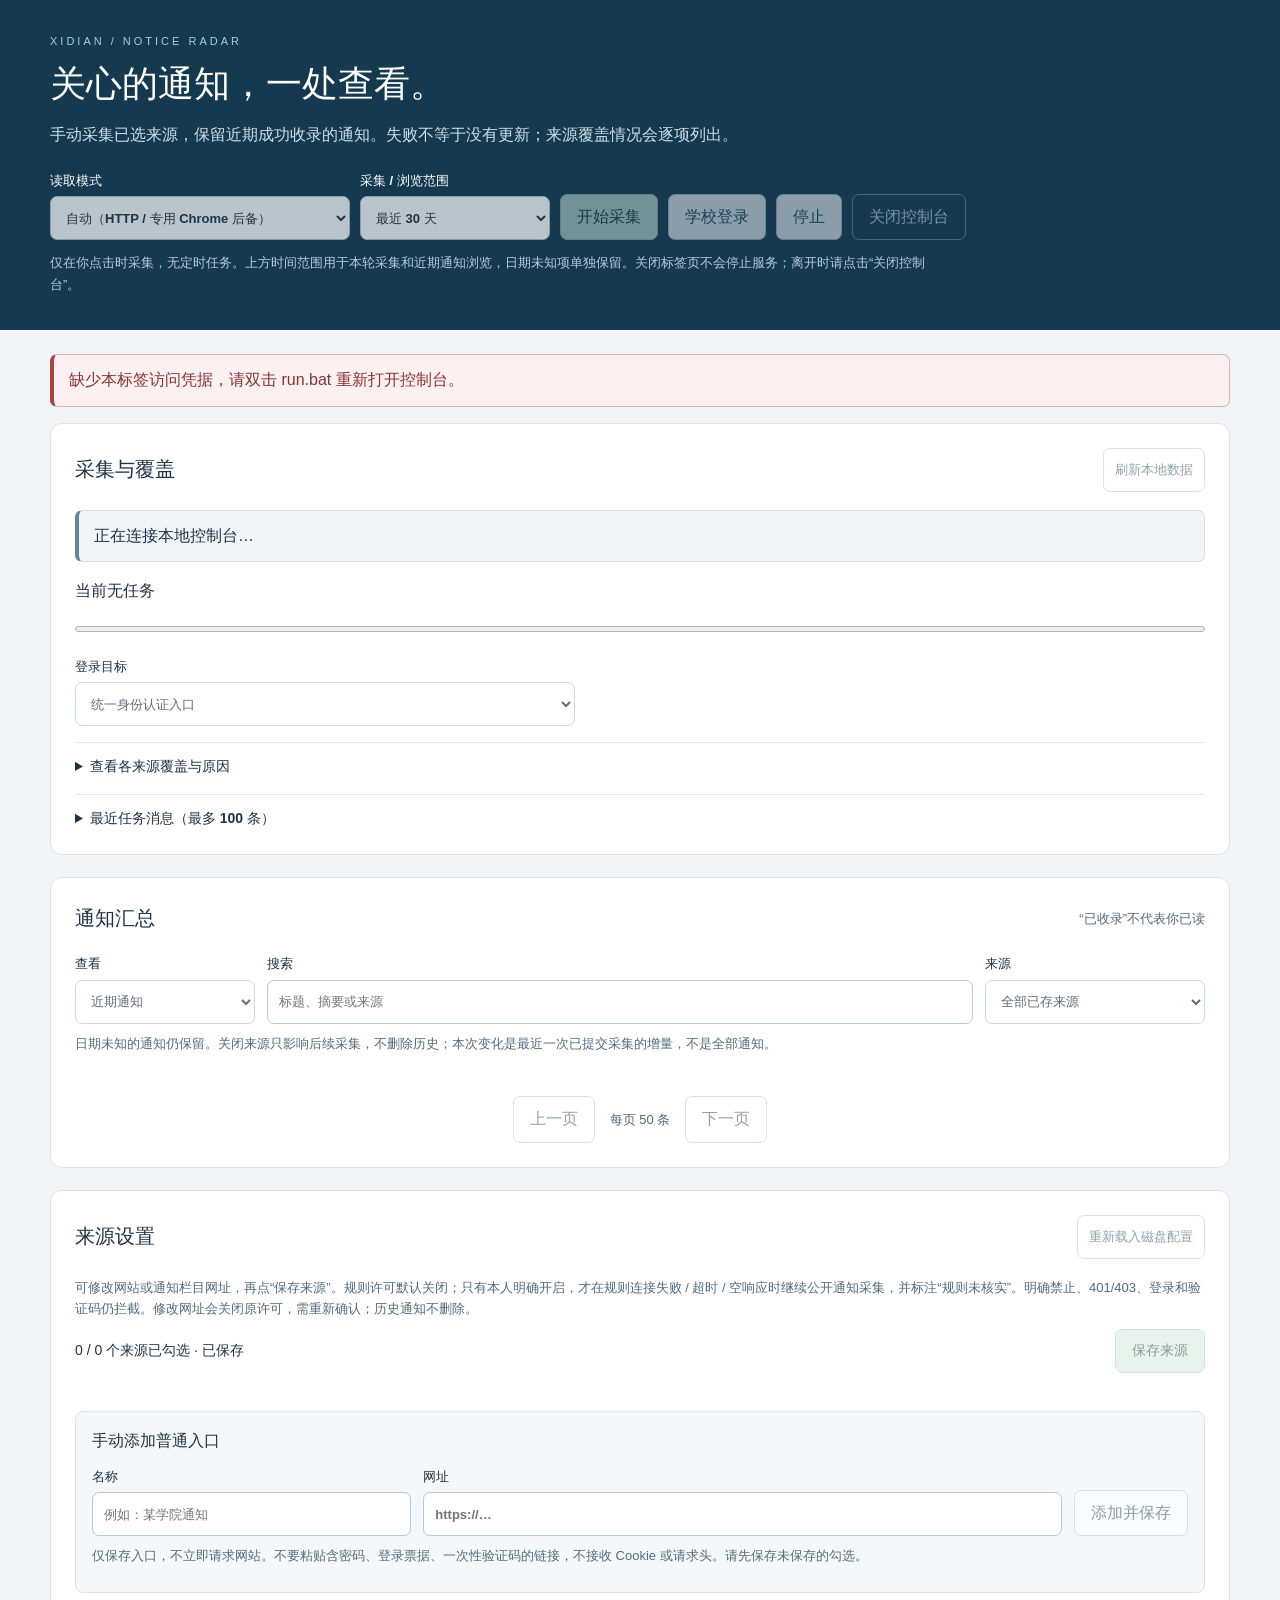
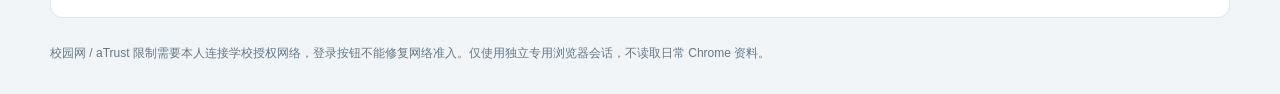
==== index.html @ 1b8f78c9 "Deliver notice console, resumable history collection and verified progress report" ====
<!doctype html>
<html lang="zh-CN">
<head>
  <meta charset="utf-8">
  <meta name="viewport" content="width=device-width,initial-scale=1">
  <meta name="referrer" content="no-referrer">
  <title>西电 · 通知雷达</title>
  <link rel="icon" href="/favicon.ico">
  <link rel="stylesheet" href="console.css">
  <script src="console.js" defer></script>
</head>
<body>
<header>
  <div class="wrap">
    <div class="brand">XIDIAN / NOTICE RADAR</div>
    <h1>关心的通知，一处查看。</h1>
    <p>手动采集已选来源，保留近期成功收录的通知。失败不等于没有更新；来源覆盖情况会逐项列出。</p>
    <div class="actions">
      <label class="mode-label" for="mode">读取模式<select id="mode"><option value="auto">自动（HTTP / 专用 Chrome 后备）</option><option value="http">仅 HTTP</option><option value="browser">仅专用 Chrome</option></select></label>
      <label class="days-label" for="days">采集 / 浏览范围<select id="days"><option value="7">最近 7 天（一周）</option><option value="15">最近 15 天（半个月）</option><option value="30" selected>最近 30 天</option><option value="90">最近 90 天</option><option value="0">不限日期</option></select></label>
      <button id="collect" class="button primary" type="button" disabled>开始采集</button>
      <button id="login" class="button" type="button" disabled>学校登录</button>
      <button id="cancel" class="button" type="button" disabled>停止</button>
      <button id="shutdown" class="button quiet" type="button" disabled>关闭控制台</button>
    </div>
    <p class="service-note">仅在你点击时采集，无定时任务。上方时间范围用于本轮采集和近期通知浏览，日期未知项单独保留。关闭标签页不会停止服务；离开时请点击“关闭控制台”。</p>
  </div>
</header>
<main class="wrap">
  <div id="connection-message" class="notice" role="alert" hidden></div>
  <div id="action-message" class="notice" role="status" aria-live="polite" hidden></div>
  <section class="panel" aria-labelledby="run-heading">
    <div class="section-heading"><h2 id="run-heading">采集与覆盖</h2><button id="refresh" class="button small" type="button" disabled>刷新本地数据</button></div>
    <div id="run-summary" class="notice neutral" role="status">正在连接本地控制台…</div>
    <div id="job" data-status="idle" data-type="" data-id="" aria-live="polite">
      <p id="job-status">当前无任务</p>
      <progress id="job-progress" max="1" value="0" aria-label="来源完成进度"></progress>
      <p id="progress-text" class="help"></p>
    </div>
    <div id="login-panel" class="inset" hidden>
      <p>在专用 Chrome 中由本人登录，并访问目标站点。完成后点击保存；保存成功仅表示会话已保存，不保证全部站点认证成功。</p>
      <button id="login-finish" class="button primary" type="button" disabled>我已完成登录，保存并关闭</button>
    </div>
    <label class="login-target" for="login-source">登录目标<select id="login-source"><option value="">统一身份认证入口</option></select></label>
    <p id="session-status" class="help"></p>
    <details id="coverage-details"><summary>查看各来源覆盖与原因</summary><div id="coverage" class="coverage-grid"></div></details>
    <details><summary>最近任务消息（最多 100 条）</summary><ol id="job-logs" class="logs"></ol></details>
  </section>
  <section class="panel" aria-labelledby="notices-heading">
    <div class="section-heading"><h2 id="notices-heading">通知汇总</h2><span class="help">“已收录”不代表你已读</span></div>
    <div class="filters">
      <label for="view">查看<select id="view"><option value="recent">近期通知</option><option value="changes">本次发现 / 变化</option></select></label>
      <label class="search-label" for="search">搜索<input id="search" type="search" placeholder="标题、摘要或来源" autocomplete="off"></label>
      <label for="source-filter">来源<select id="source-filter"><option value="">全部已存来源</option></select></label>
    </div>
    <p class="help">日期未知的通知仍保留。关闭来源只影响后续采集，不删除历史；本次变化是最近一次已提交采集的增量，不是全部通知。</p>
    <div id="notices-message" class="notice" role="alert" hidden></div>
    <p id="notice-count" class="count" role="status" aria-live="polite"></p>
    <div id="notices" class="notice-grid" data-total="0" data-offset="0" data-loading="false" aria-busy="false"></div>
    <div id="empty-notices" class="empty" hidden></div>
    <nav class="pagination" aria-label="通知分页"><button id="previous" class="button" type="button" disabled>上一页</button><span id="page-label">每页 50 条</span><button id="next" class="button" type="button" disabled>下一页</button></nav>
  </section>
  <section class="panel" aria-labelledby="sources-heading">
    <div class="section-heading"><h2 id="sources-heading">来源设置</h2><button id="reload-sources" class="button small" type="button" disabled>重新载入磁盘配置</button></div>
    <p class="help">可修改网站或通知栏目网址，再点“保存来源”。规则许可默认关闭；只有本人明确开启，才在规则连接失败 / 超时 / 空响应时继续公开通知采集，并标注“规则未核实”。明确禁止、401/403、登录和验证码仍拦截。修改网址会关闭原许可，需重新确认；历史通知不删除。</p>
    <div id="sources-message" class="notice" role="status" aria-live="polite" hidden></div>
    <div class="selection-bar"><span id="selection-count"></span><button id="save-sources" class="button primary" type="button" disabled>保存来源</button></div>
    <div id="sources" class="source-grid"></div>
    <div class="inset add-source">
      <h3>手动添加普通入口</h3>
      <form id="add-form">
        <label for="add-name">名称<input id="add-name" required maxlength="80" placeholder="例如：某学院通知"></label>
        <label for="add-url">网址<input id="add-url" type="url" required placeholder="https://…"></label>
        <button id="add-source" class="button" type="submit" disabled>添加并保存</button>
      </form>
      <p class="help">仅保存入口，不立即请求网站。不要粘贴含密码、登录票据、一次性验证码的链接，不接收 Cookie 或请求头。请先保存未保存的勾选。</p>
    </div>
  </section>
</main>
<footer class="wrap">校园网 / aTrust 限制需要本人连接学校授权网络，登录按钮不能修复网络准入。仅使用独立专用浏览器会话，不读取日常 Chrome 资料。</footer>
</body>
</html>
---- console.css ----
:root {
  font-family: "Segoe UI", "Microsoft YaHei", sans-serif;
  color: #1e3346;
  background: #f2f5f8;
  font-synthesis: none;
  line-height: 1.65;
}
* { box-sizing: border-box; }
body { margin: 0; }
[hidden] { display: none !important; }
button, input, select, textarea { font: inherit; }
button, input, select, textarea, a, summary { -webkit-tap-highlight-color: transparent; }
button { cursor: pointer; }
button:disabled { cursor: not-allowed; opacity: .5; }
button:focus-visible, input:focus-visible, select:focus-visible, textarea:focus-visible, a:focus-visible, summary:focus-visible {
  outline: 3px solid #bf8b2e;
  outline-offset: 3px;
}
a { color: #1f648d; overflow-wrap: anywhere; }
.wrap { width: min(1180px, calc(100% - 40px)); margin-inline: auto; }
header { padding: 32px 0 26px; background: #153a50; color: #fff; }
.brand { font-size: 11px; letter-spacing: 3px; color: #a2d2d5; }
h1 { font-size: clamp(25px, 4vw, 36px); line-height: 1.4; margin: 9px 0 12px; }
h2 { font-size: 20px; margin: 0; }
h3 { font-size: 16px; margin: 0 0 12px; }
p { margin: 9px 0; overflow-wrap: anywhere; }
header p { color: #d0e0e8; max-width: 900px; }
.actions { display: flex; flex-wrap: wrap; gap: 10px; align-items: end; margin: 22px 0 12px; }
label { display: flex; flex-direction: column; gap: 5px; min-width: 0; font-size: 13px; font-weight: 600; }
input, select, textarea { min-width: 0; width: 100%; padding: 10px 11px; border: 1px solid #b9c8d1; background: #fff; color: #1e3346; border-radius: 7px; min-height: 44px; }
input[type="checkbox"] { width: 20px; min-height: 20px; height: 20px; margin: 2px 0 0; accent-color: #245c6e; flex-shrink: 0; }
.mode-label { flex-basis: 300px; max-width: 100%; }
.days-label { flex-basis: 190px; max-width: 100%; }
.button { min-height: 44px; padding: 9px 16px; border-radius: 7px; border: 1px solid #b9c8d1; background: #fff; color: #21495e; font-weight: 600; }
.button:not(:disabled):hover { background: #eaf1f5; }
.button.primary { background: #d3e8df; color: #173f35; border-color: #a9cabe; }
.button.primary:not(:disabled):hover { background: #bfe0d2; }
.button.quiet { background: transparent; color: #dbe8ee; border-color: #7993a2; }
.button.quiet:not(:disabled):hover { background: #284f64; }
.button.small { font-size: 13px; padding: 7px 11px; }
.service-note, .help { font-size: 13px; color: #526b7c; font-weight: 400; }
header .service-note { color: #b5cbd7; }
main { padding-block: 24px 0; }
.panel { padding: 24px; background: #fff; border: 1px solid #dce4ea; border-radius: 12px; margin-bottom: 22px; min-width: 0; }
.section-heading { display: flex; align-items: center; justify-content: space-between; flex-wrap: wrap; gap: 12px; margin-bottom: 18px; }
.notice { padding: 12px 15px; border: 1px solid #d5dfe7; border-left: 4px solid #66849b; border-radius: 7px; background: #f1f5f8; margin-bottom: 16px; overflow-wrap: anywhere; }
.notice.error { color: #853435; border-color: #e0b5b5; border-left-color: #a84444; background: #fcf0f0; }
.notice.warning { color: #775722; border-color: #e4d1ab; border-left-color: #b38332; background: #fff9ed; }
.notice.success { color: #285745; border-color: #bbd5c8; border-left-color: #4e8066; background: #edf6f0; }
#job-status { font-weight: 600; }
progress { width: 100%; height: 12px; accent-color: #3d7688; }
.login-target { max-width: 500px; margin-block: 16px 8px; }
.inset { padding: 16px; background: #f5f8fa; border: 1px solid #dce4ea; border-radius: 8px; }
details { border-top: 1px solid #e4eaf0; margin-top: 16px; padding-top: 12px; }
summary { cursor: pointer; font-size: 14px; font-weight: 600; }
.coverage-grid, .source-grid { display: grid; grid-template-columns: repeat(2, minmax(0, 1fr)); gap: 12px; margin-top: 16px; }
.coverage-card, .source-card { min-width: 0; padding: 15px; border: 1px solid #dce4ea; border-radius: 8px; overflow-wrap: anywhere; }
.coverage-card p, .source-card p { font-size: 13px; }
.coverage-card[data-outcome="failed"], .coverage-card[data-outcome="unrecognized"] { border-left: 4px solid #ad5555; }
.coverage-card[data-outcome="partial"], .coverage-card[data-outcome="not_attempted_budget"] { border-left: 4px solid #bd9656; }
.coverage-card[data-outcome="checked"] { border-left: 4px solid #629680; }
.coverage-card ul { margin: 8px 0; padding-left: 20px; font-size: 13px; }
.logs { font-size: 13px; padding-left: 25px; max-height: 260px; overflow: auto; overflow-wrap: anywhere; }
.filters { display: grid; grid-template-columns: 180px minmax(180px, 1fr) minmax(150px, 220px); gap: 12px; }
.count { margin: 18px 0; font-size: 13px; color: #526b7c; }
.notice-grid { display: grid; grid-template-columns: repeat(2, minmax(0, 1fr)); gap: 16px; }
.notice-card { border: 1px solid #dce4ea; border-radius: 9px; padding: 20px; min-width: 0; }
.notice-card h3 { font-size: 17px; margin: 12px 0; line-height: 1.7; }
.notice-card h3 a { text-decoration: none; }
.notice-card h3 a:hover { text-decoration: underline; }
.notice-meta { display: flex; flex-wrap: wrap; align-items: center; gap: 7px 12px; color: #526b7c; font-size: 12px; }
.tag { display: inline-block; border: 1px solid #d5e0e7; background: #eff4f7; color: #466477; border-radius: 5px; padding: 2px 7px; font-size: 12px; }
.tag[data-state="new"] { color: #245f48; background: #e6f3ec; border-color: #bdd8c9; }
.tag[data-state="updated"] { color: #87561f; background: #fff3df; border-color: #e4cda9; }
.tag[data-state="baseline"] { color: #345c85; background: #edf3fa; border-color: #c4d3e3; }
.notice-excerpt { color: #435f71; font-size: 14px; white-space: pre-line; }
.notice-footer { margin-top: 16px; padding-top: 12px; border-top: 1px solid #e9eef2; font-size: 12px; color: #627888; }
.empty { padding: 35px 18px; text-align: center; color: #627888; background: #f5f8fa; border-radius: 8px; }
.pagination { display: flex; align-items: center; justify-content: center; flex-wrap: wrap; gap: 15px; margin-top: 24px; }
#page-label { font-size: 13px; color: #526b7c; }
.selection-bar { display: flex; align-items: center; justify-content: space-between; flex-wrap: wrap; gap: 12px; font-size: 14px; }
.source-choice { display: flex; flex-direction: row; gap: 10px; align-items: start; font-size: 14px; }
.source-url { margin-top: 12px; }
.source-permission { display: flex; flex-direction: row; align-items: start; gap: 8px; margin-top: 12px; color: #775722; font-size: 12px; font-weight: 400; }
.source-rule { margin-top: 12px; }
.source-rule input, .source-rule textarea { font-family: Consolas, "Microsoft YaHei", monospace; font-size: 12px; }
.source-rule textarea { resize: vertical; }
.source-card a { display: inline-block; font-size: 13px; margin-top: 8px; }
.source-card .help { margin-bottom: 0; }
.add-source { margin-top: 22px; }
#add-form { display: grid; grid-template-columns: minmax(120px, 1fr) minmax(150px, 2fr) auto; align-items: end; gap: 12px; }
footer { padding-block: 4px 30px; color: #627888; font-size: 12px; }
@media (max-width: 900px) {
  .filters { grid-template-columns: repeat(2, minmax(0, 1fr)); }
  .notice-grid { grid-template-columns: minmax(0, 1fr); }
}
@media (max-width: 580px) {
  .wrap { width: calc(100% - 28px); }
  header { padding-block: 26px 20px; }
  .panel { padding: 18px 15px; }
  .actions { display: grid; grid-template-columns: repeat(2, minmax(0, 1fr)); }
  .mode-label, .days-label { grid-column: 1 / -1; }
  .button { padding-inline: 11px; }
  .coverage-grid, .source-grid, #add-form { grid-template-columns: minmax(0, 1fr); }
  .filters { gap: 10px; }
  .filters .search-label { grid-column: 1 / -1; grid-row: 1; }
  .filters label[for="source-filter"] { grid-column: 1 / -1; }
  .notice-card { padding: 16px; }
  .pagination { gap: 10px; }
}
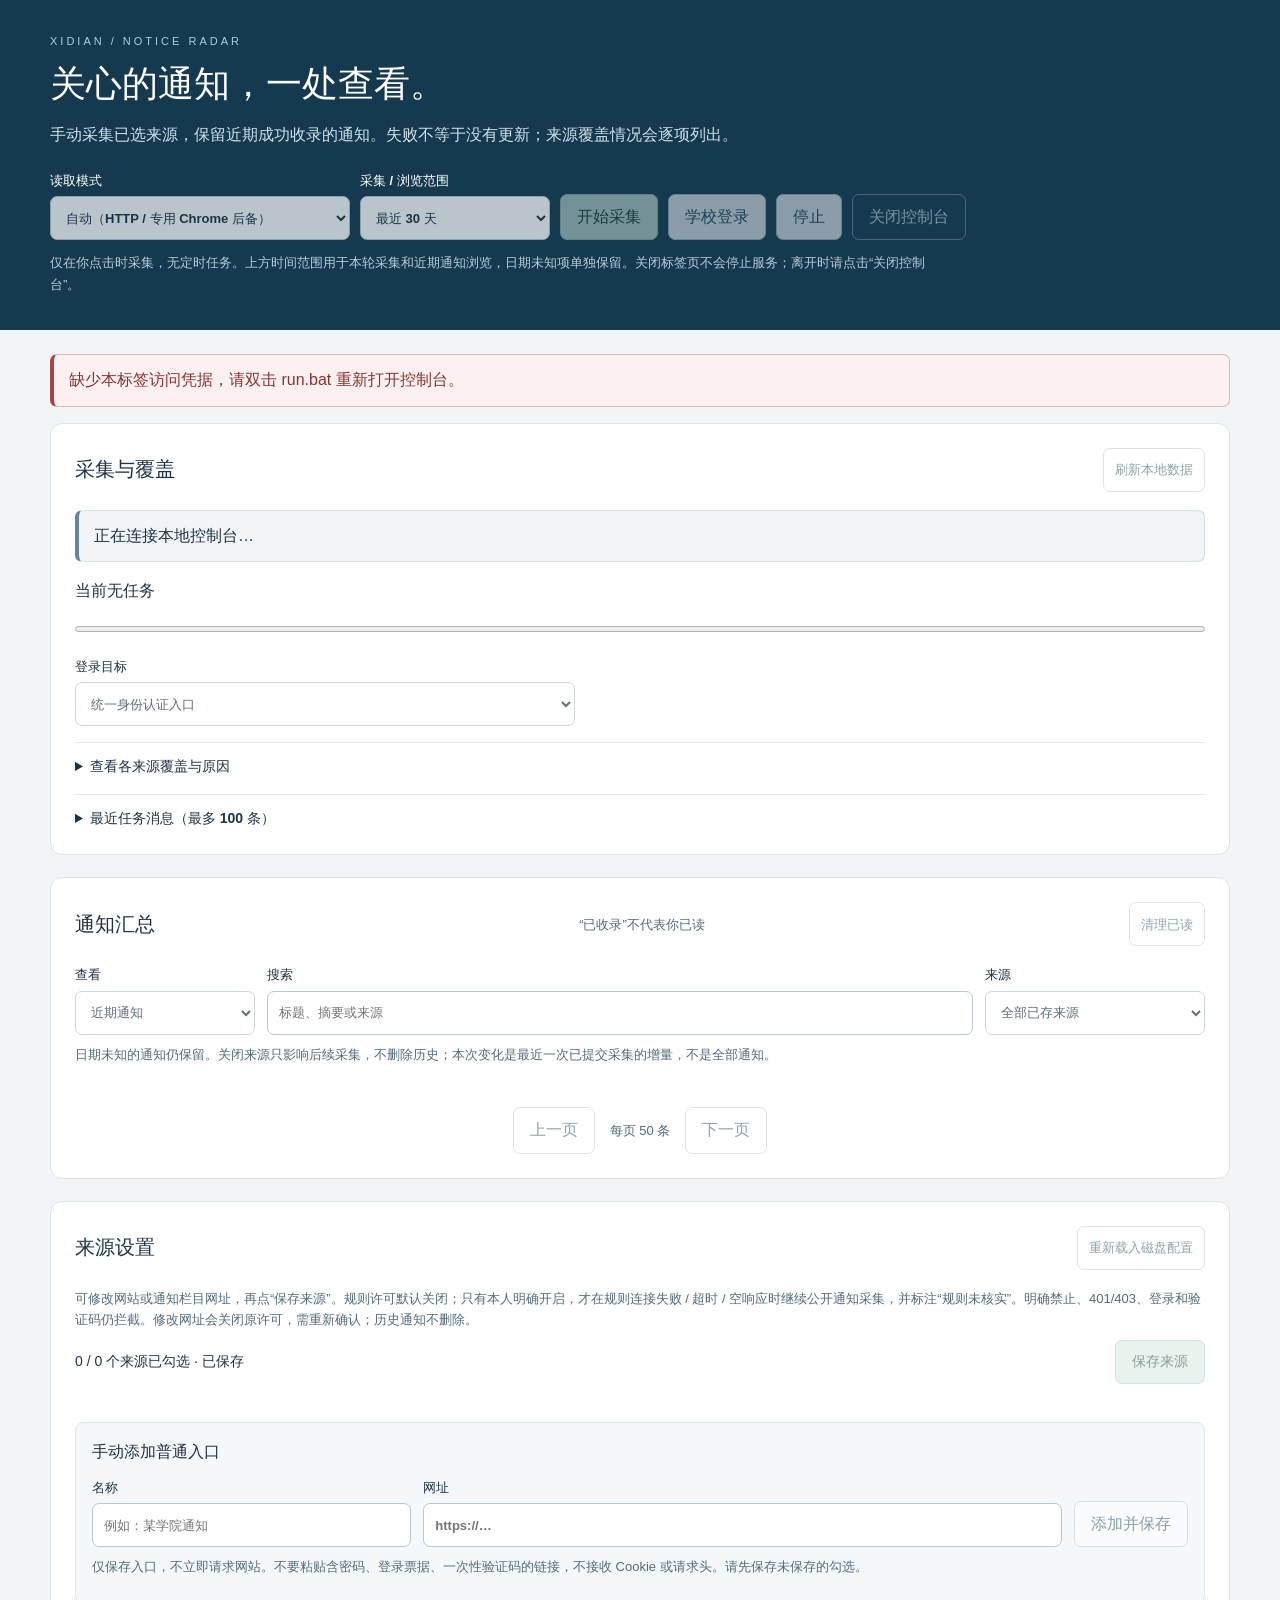
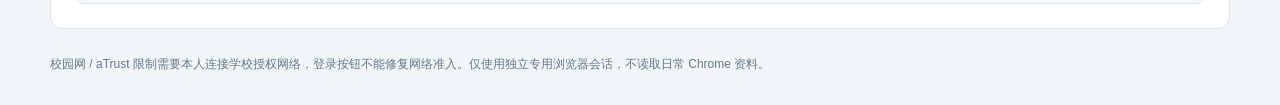
==== commit 27c6d731: "通知收藏/已读与卡片精简、分页回顶、只收通知过滤 - 数据：notices 表新增 read_at/favorite 列（schema v3），提供置标与清理已读接口 - 接口：PUT /api/no" ====
--- a/index.html
+++ b/index.html
@@ -47,7 +47,7 @@
     <details><summary>最近任务消息（最多 100 条）</summary><ol id="job-logs" class="logs"></ol></details>
   </section>
   <section class="panel" aria-labelledby="notices-heading">
-    <div class="section-heading"><h2 id="notices-heading">通知汇总</h2><span class="help">“已收录”不代表你已读</span></div>
+    <div class="section-heading"><h2 id="notices-heading">通知汇总</h2><span class="help">“已收录”不代表你已读</span><button id="cleanup-read" class="button small" type="button" disabled>清理已读</button></div>
     <div class="filters">
       <label for="view">查看<select id="view"><option value="recent">近期通知</option><option value="changes">本次发现 / 变化</option></select></label>
       <label class="search-label" for="search">搜索<input id="search" type="search" placeholder="标题、摘要或来源" autocomplete="off"></label>
--- a/console.css
+++ b/console.css
@@ -64,8 +64,9 @@
 .filters { display: grid; grid-template-columns: 180px minmax(180px, 1fr) minmax(150px, 220px); gap: 12px; }
 .count { margin: 18px 0; font-size: 13px; color: #526b7c; }
 .notice-grid { display: grid; grid-template-columns: repeat(2, minmax(0, 1fr)); gap: 16px; }
-.notice-card { border: 1px solid #dce4ea; border-radius: 9px; padding: 20px; min-width: 0; }
-.notice-card h3 { font-size: 17px; margin: 12px 0; line-height: 1.7; }
+.notice-card { border: 1px solid #dce4ea; border-radius: 9px; padding: 14px; min-width: 0; }
+.notice-card[data-favorite="true"] { border-left: 4px solid #c9a227; }
+.notice-card h3 { font-size: 15px; margin: 8px 0; line-height: 1.5; }
 .notice-card h3 a { text-decoration: none; }
 .notice-card h3 a:hover { text-decoration: underline; }
 .notice-meta { display: flex; flex-wrap: wrap; align-items: center; gap: 7px 12px; color: #526b7c; font-size: 12px; }
@@ -73,8 +74,12 @@
 .tag[data-state="new"] { color: #245f48; background: #e6f3ec; border-color: #bdd8c9; }
 .tag[data-state="updated"] { color: #87561f; background: #fff3df; border-color: #e4cda9; }
 .tag[data-state="baseline"] { color: #345c85; background: #edf3fa; border-color: #c4d3e3; }
-.notice-excerpt { color: #435f71; font-size: 14px; white-space: pre-line; }
-.notice-footer { margin-top: 16px; padding-top: 12px; border-top: 1px solid #e9eef2; font-size: 12px; color: #627888; }
+.notice-excerpt { color: #435f71; font-size: 13px; white-space: pre-line; display: -webkit-box; -webkit-line-clamp: 3; -webkit-box-orient: vertical; overflow: hidden; }
+.notice-actions { display: flex; flex-wrap: wrap; gap: 8px; margin-bottom: 8px; }
+.notice-flag { font-size: 12px; padding: 4px 9px; min-height: 30px; }
+.notice-flag[data-kind="favorite"][data-active="true"] { color: #8a6d1a; border-color: #d9bf7a; background: #fbf4dd; }
+.notice-flag[data-kind="read"][data-active="true"] { color: #285745; border-color: #bbd5c8; background: #edf6f0; }
+.notice-footer { margin-top: 12px; padding-top: 12px; border-top: 1px solid #e9eef2; font-size: 12px; color: #627888; }
 .empty { padding: 35px 18px; text-align: center; color: #627888; background: #f5f8fa; border-radius: 8px; }
 .pagination { display: flex; align-items: center; justify-content: center; flex-wrap: wrap; gap: 15px; margin-top: 24px; }
 #page-label { font-size: 13px; color: #526b7c; }
@@ -105,6 +110,6 @@
   .filters { gap: 10px; }
   .filters .search-label { grid-column: 1 / -1; grid-row: 1; }
   .filters label[for="source-filter"] { grid-column: 1 / -1; }
-  .notice-card { padding: 16px; }
+  .notice-card { padding: 12px; }
   .pagination { gap: 10px; }
 }
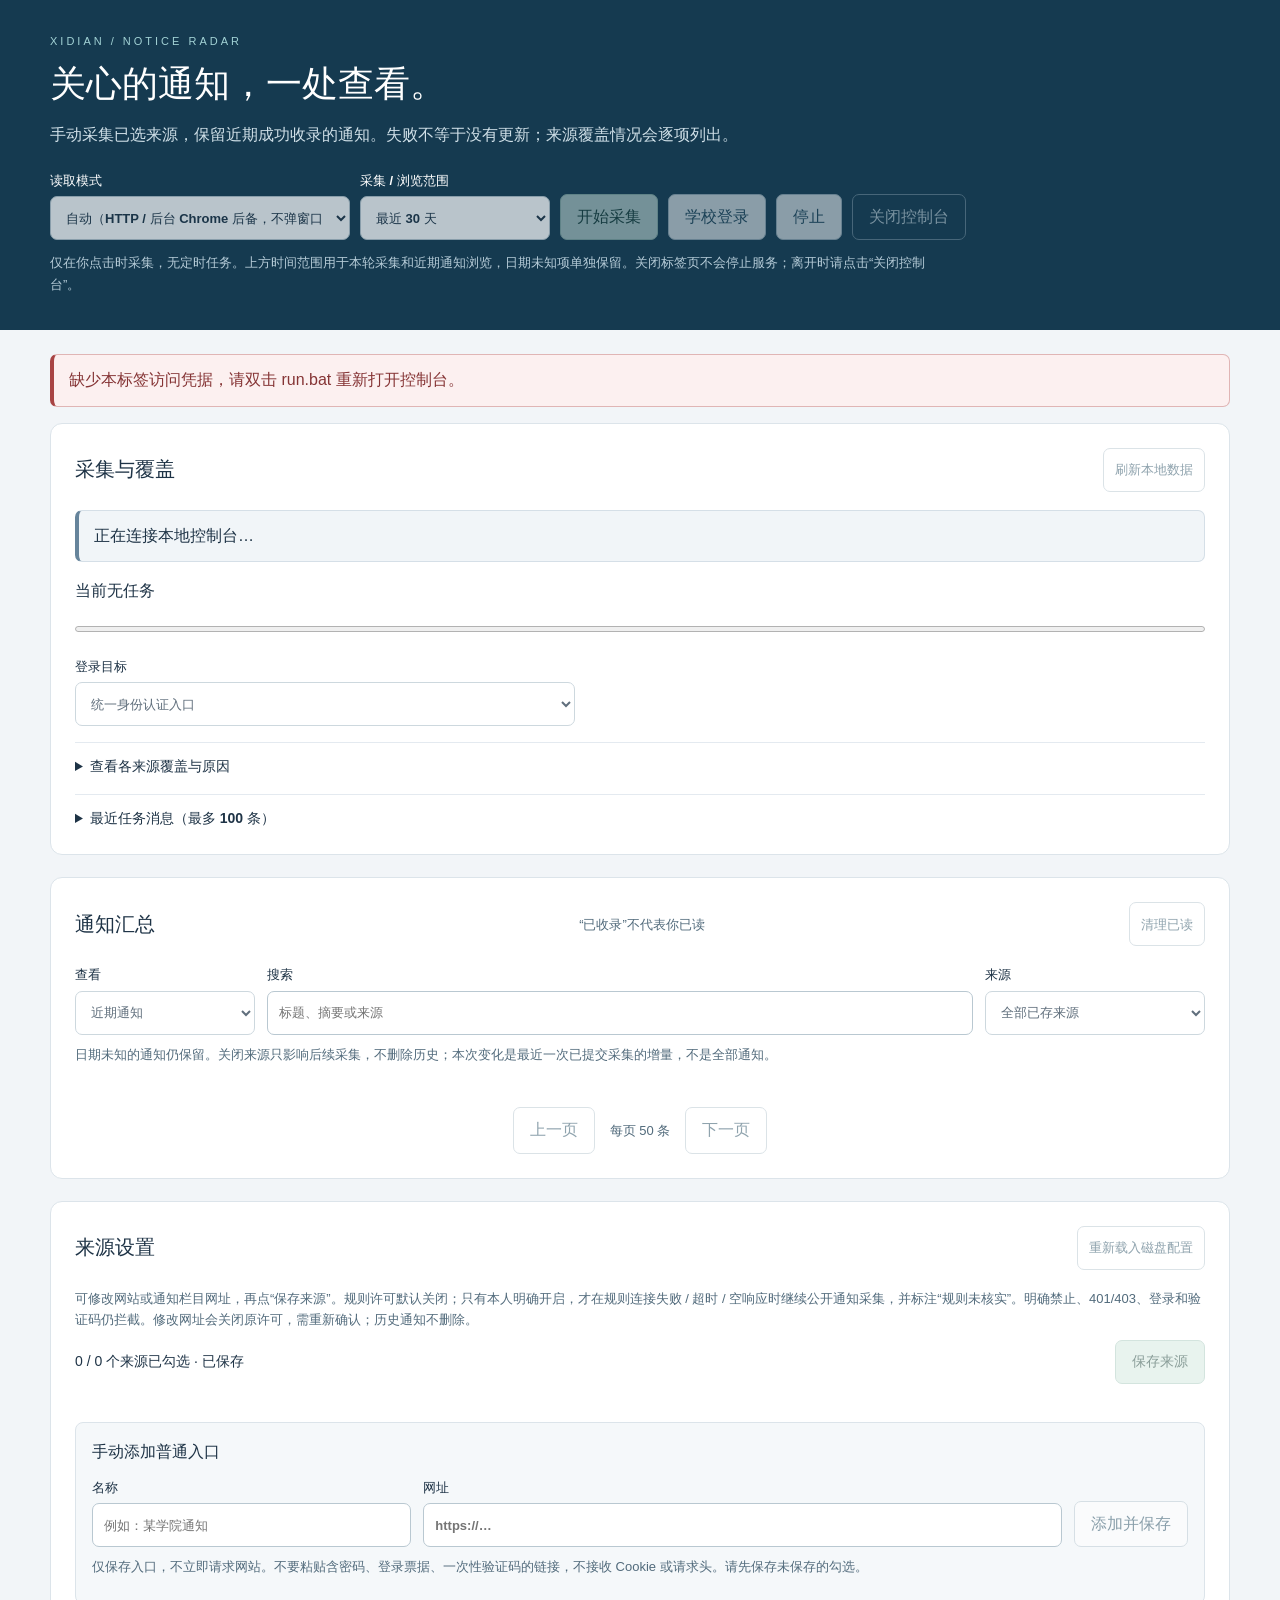
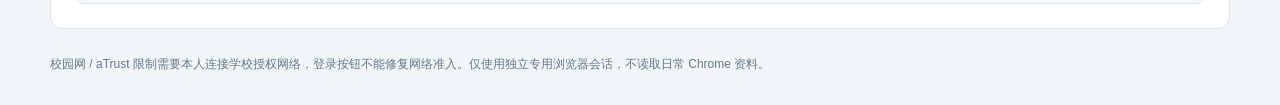
==== commit 3ab5bbe2: "采集后台化、已读划走、已收录不重复显示 - 采集用 Chrome 改为 headless，后台静默运行不弹窗口；登录窗口仍保持可见 - 点“标记已读”后卡片滑出并从列表移除，并自动收起；附 6 秒“撤" ====
--- a/index.html
+++ b/index.html
@@ -16,7 +16,7 @@
     <h1>关心的通知，一处查看。</h1>
     <p>手动采集已选来源，保留近期成功收录的通知。失败不等于没有更新；来源覆盖情况会逐项列出。</p>
     <div class="actions">
-      <label class="mode-label" for="mode">读取模式<select id="mode"><option value="auto">自动（HTTP / 专用 Chrome 后备）</option><option value="http">仅 HTTP</option><option value="browser">仅专用 Chrome</option></select></label>
+      <label class="mode-label" for="mode">读取模式<select id="mode"><option value="auto">自动（HTTP / 后台 Chrome 后备，不弹窗口）</option><option value="http">仅 HTTP</option><option value="browser">仅后台 Chrome</option></select></label>
       <label class="days-label" for="days">采集 / 浏览范围<select id="days"><option value="7">最近 7 天（一周）</option><option value="15">最近 15 天（半个月）</option><option value="30" selected>最近 30 天</option><option value="90">最近 90 天</option><option value="0">不限日期</option></select></label>
       <button id="collect" class="button primary" type="button" disabled>开始采集</button>
       <button id="login" class="button" type="button" disabled>学校登录</button>
--- a/console.css
+++ b/console.css
@@ -64,7 +64,8 @@
 .filters { display: grid; grid-template-columns: 180px minmax(180px, 1fr) minmax(150px, 220px); gap: 12px; }
 .count { margin: 18px 0; font-size: 13px; color: #526b7c; }
 .notice-grid { display: grid; grid-template-columns: repeat(2, minmax(0, 1fr)); gap: 16px; }
-.notice-card { border: 1px solid #dce4ea; border-radius: 9px; padding: 14px; min-width: 0; }
+.notice-card { border: 1px solid #dce4ea; border-radius: 9px; padding: 14px; min-width: 0; transition: opacity .22s ease, transform .22s ease; }
+.notice-card.notice-card-dismissed { opacity: 0; transform: translateX(24px); pointer-events: none; }
 .notice-card[data-favorite="true"] { border-left: 4px solid #c9a227; }
 .notice-card h3 { font-size: 15px; margin: 8px 0; line-height: 1.5; }
 .notice-card h3 a { text-decoration: none; }
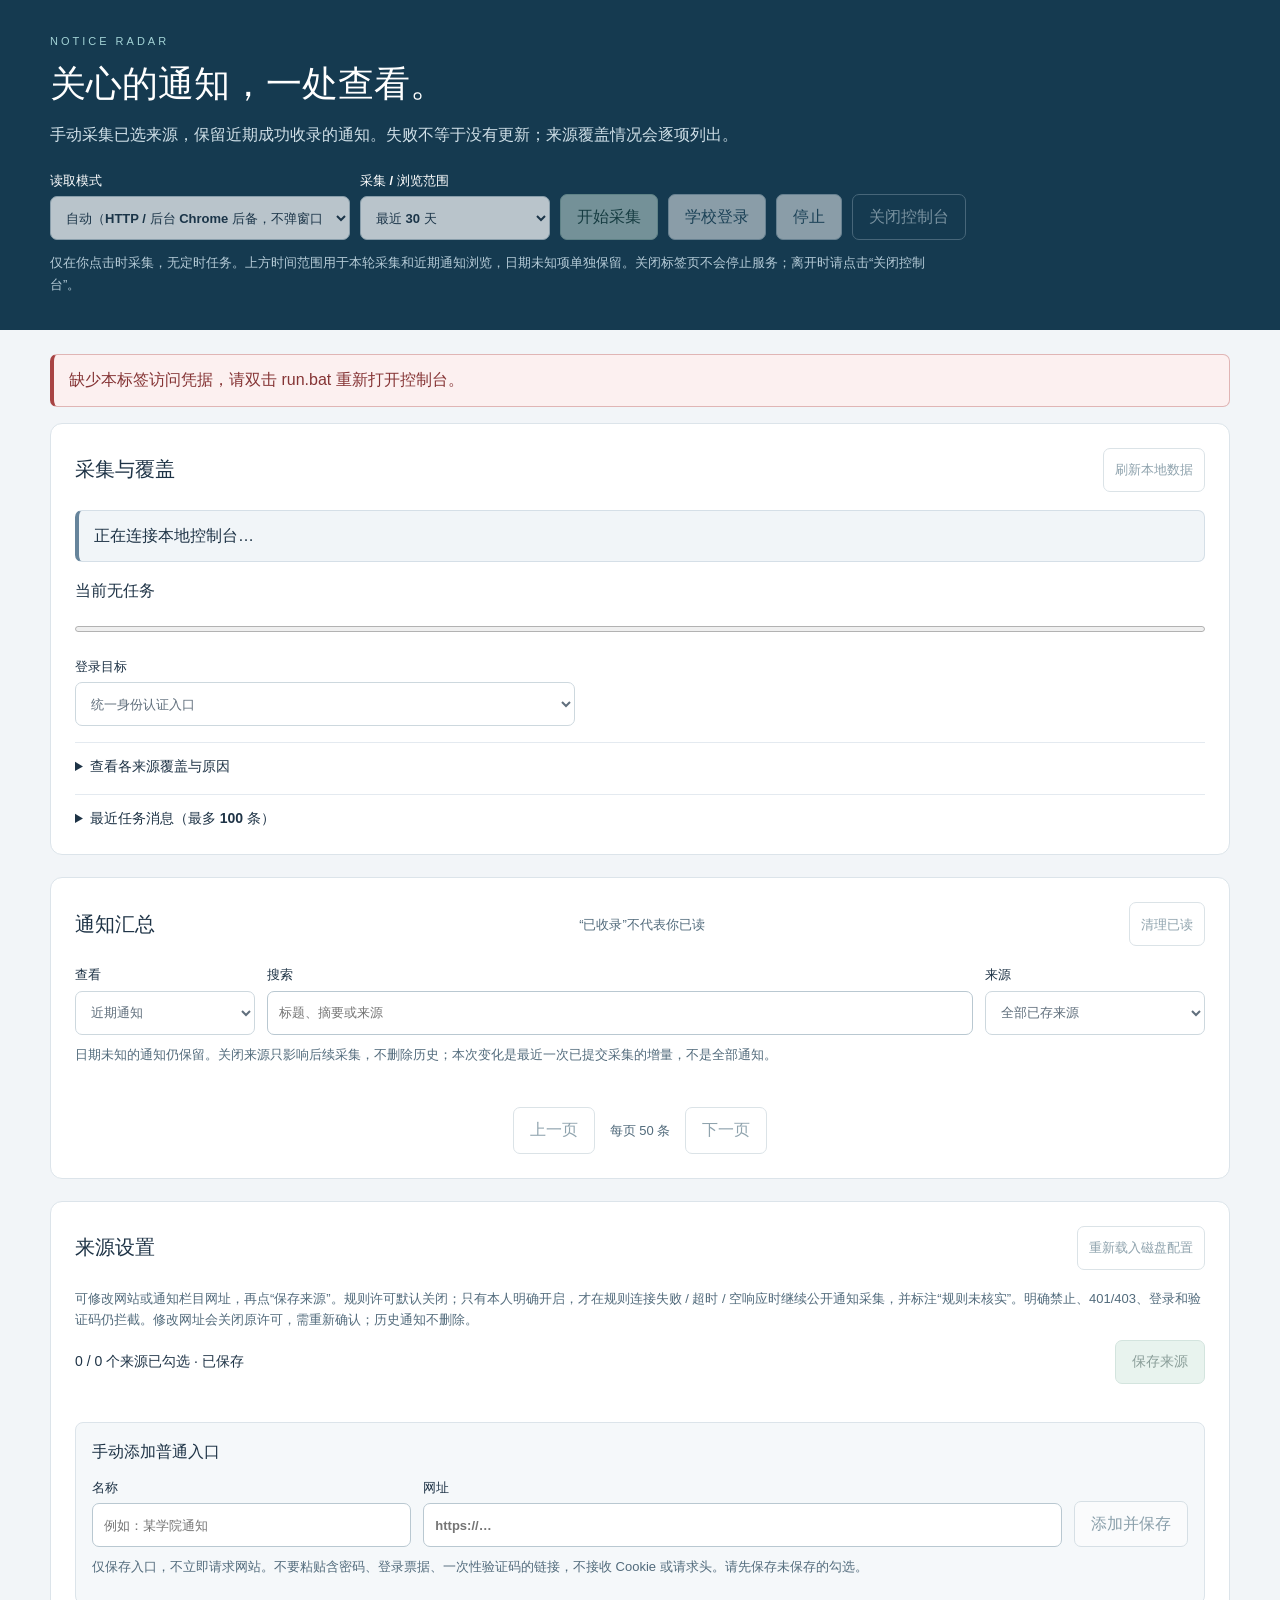
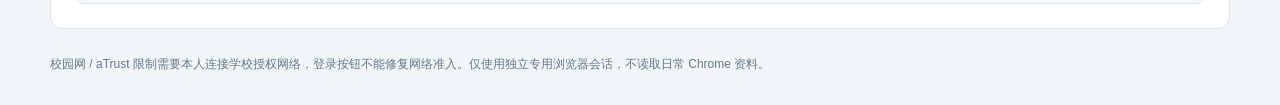
==== commit df3b4722: "修复标题日期与通知状态一致性，发布通用分发版本 标题与日期 - 区分“正文容器”和“整篇文章容器”：<article>/#content 内的标题就是正式标题，   站点头部、logo、相关栏目标题不" ====
--- a/index.html
+++ b/index.html
@@ -4,7 +4,7 @@
   <meta charset="utf-8">
   <meta name="viewport" content="width=device-width,initial-scale=1">
   <meta name="referrer" content="no-referrer">
-  <title>西电 · 通知雷达</title>
+  <title>通知雷达</title>
   <link rel="icon" href="/favicon.ico">
   <link rel="stylesheet" href="console.css">
   <script src="console.js" defer></script>
@@ -12,7 +12,7 @@
 <body>
 <header>
   <div class="wrap">
-    <div class="brand">XIDIAN / NOTICE RADAR</div>
+    <div class="brand">NOTICE RADAR</div>
     <h1>关心的通知，一处查看。</h1>
     <p>手动采集已选来源，保留近期成功收录的通知。失败不等于没有更新；来源覆盖情况会逐项列出。</p>
     <div class="actions">
@@ -49,7 +49,7 @@
   <section class="panel" aria-labelledby="notices-heading">
     <div class="section-heading"><h2 id="notices-heading">通知汇总</h2><span class="help">“已收录”不代表你已读</span><button id="cleanup-read" class="button small" type="button" disabled>清理已读</button></div>
     <div class="filters">
-      <label for="view">查看<select id="view"><option value="recent">近期通知</option><option value="changes">本次发现 / 变化</option></select></label>
+      <label for="view">查看<select id="view"><option value="recent">近期通知</option><option value="favorites">收藏</option><option value="changes">本次发现 / 变化</option></select></label>
       <label class="search-label" for="search">搜索<input id="search" type="search" placeholder="标题、摘要或来源" autocomplete="off"></label>
       <label for="source-filter">来源<select id="source-filter"><option value="">全部已存来源</option></select></label>
     </div>
